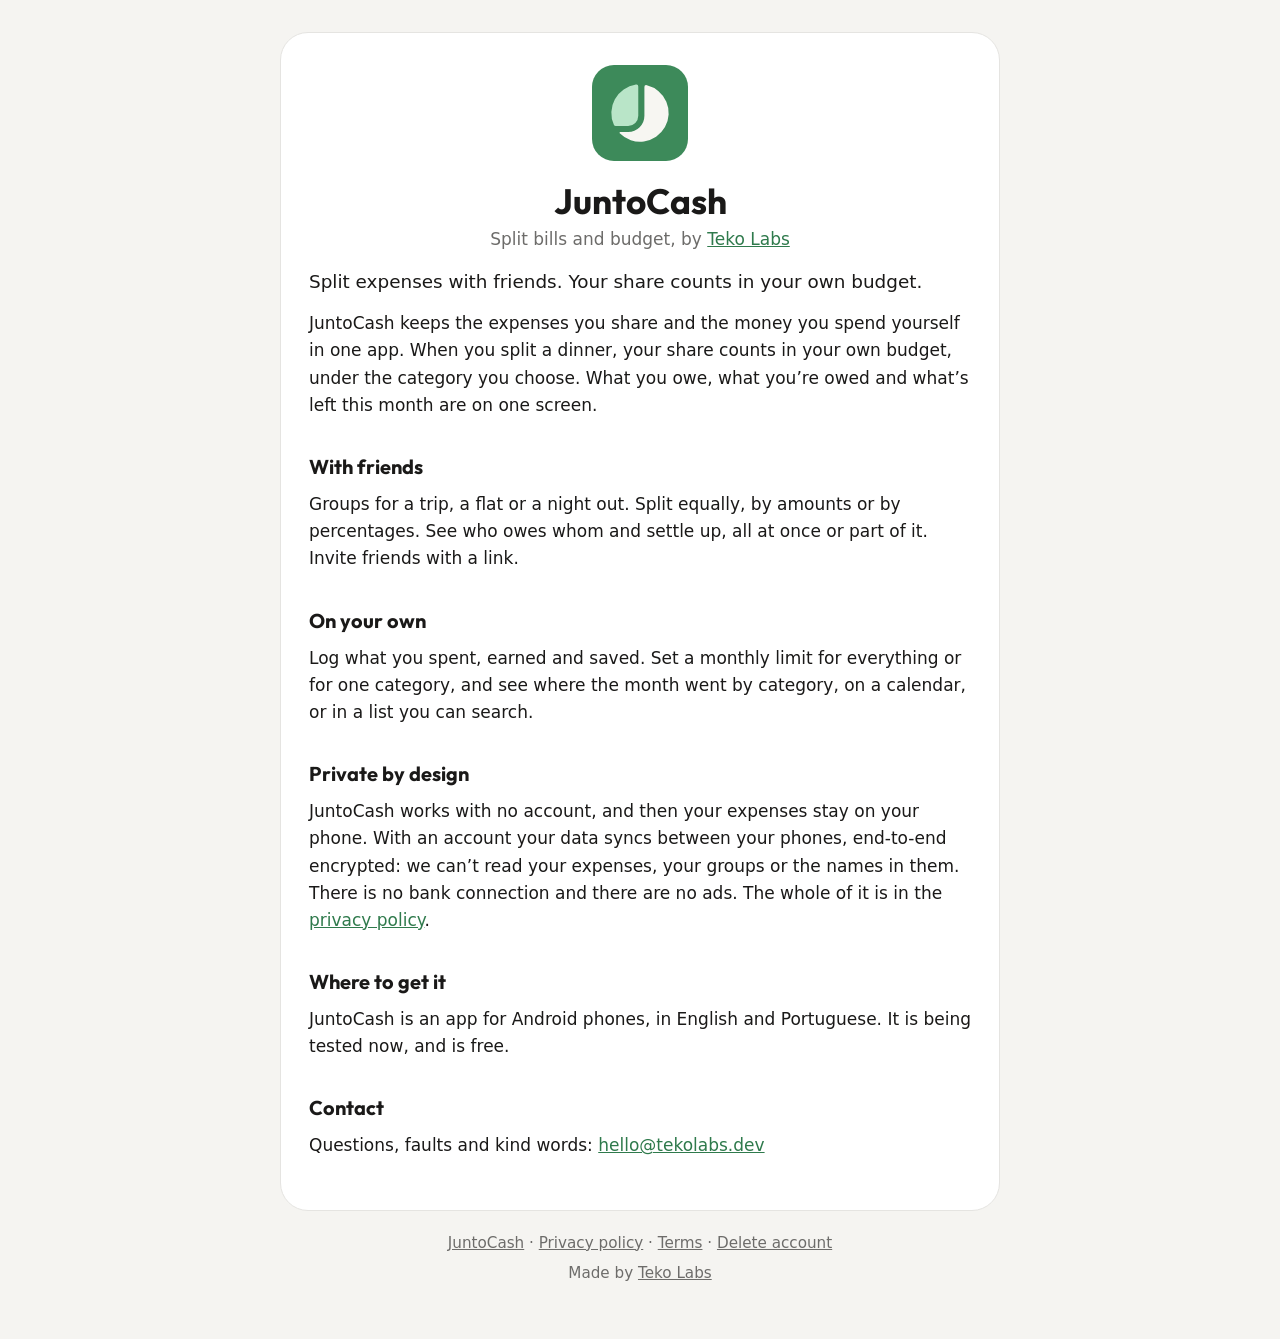
==== index.html @ f44c7075 "First publication" ====
<!doctype html>
<html lang="en">
<head>
<meta charset="utf-8">
<meta name="viewport" content="width=device-width, initial-scale=1">
<title>JuntoCash: split bills and budget</title>
<meta name="description" content="Split expenses with friends, and your share counts in your own budget. A budgeting and bill-splitting app for Android, by Teko Labs.">
<meta name="robots" content="index, follow">
<link rel="canonical" href="https://tekolabs.dev/juntocash/">
<link rel="icon" href="icon.svg" type="image/svg+xml">
<link rel="icon" href="icon-512.png" type="image/png" sizes="512x512">
<link rel="apple-touch-icon" href="icon-512.png">
<meta property="og:type" content="website">
<meta property="og:site_name" content="Teko Labs">
<meta property="og:title" content="JuntoCash: split bills and budget">
<meta property="og:description" content="Split expenses with friends, and your share counts in your own budget. A budgeting and bill-splitting app for Android, by Teko Labs.">
<meta property="og:url" content="https://tekolabs.dev/juntocash/">
<meta property="og:image" content="https://tekolabs.dev/juntocash/og.png">
<meta property="og:image:width" content="1024">
<meta property="og:image:height" content="500">
<meta property="og:image:alt" content="A dinner split three ways adds its share to a Food &amp; Drink budget">
<meta name="twitter:card" content="summary_large_image">
<link rel="stylesheet" href="style.css">
<script type="application/ld+json">
{
  "@context": "https://schema.org",
  "@type": "SoftwareApplication",
  "@id": "https://tekolabs.dev/juntocash/#app",
  "name": "JuntoCash",
  "alternateName": "JuntoCash: Split bills, budget",
  "url": "https://tekolabs.dev/juntocash/",
  "image": "https://tekolabs.dev/juntocash/icon-512.png",
  "description": "A budgeting and bill-splitting app. Split expenses with friends, and your share counts in your own budget. Works with no account; with one, your data syncs end-to-end encrypted.",
  "applicationCategory": "FinanceApplication",
  "operatingSystem": "Android",
  "offers": { "@type": "Offer", "price": "0", "priceCurrency": "USD" },
  "author": { "@type": "Organization", "@id": "https://tekolabs.dev/#organization", "name": "Teko Labs", "url": "https://tekolabs.dev/" },
  "publisher": { "@id": "https://tekolabs.dev/#organization" }
}
</script>
</head>
<body>
<main>
  <header>
    <img src="icon.svg" alt="JuntoCash">
    <h1>JuntoCash</h1>
    <p class="soft">Split bills and budget, by <a href="https://tekolabs.dev/">Teko Labs</a></p>
  </header>

  <p class="lead">Split expenses with friends. Your share counts in your own budget.</p>

  <p>JuntoCash keeps the expenses you share and the money you spend yourself in one app. When you split a dinner, your share counts in your own budget, under the category you choose. What you owe, what you’re owed and what’s left this month are on one screen.</p>

  <h2>With friends</h2>
  <p>Groups for a trip, a flat or a night out. Split equally, by amounts or by percentages. See who owes whom and settle up, all at once or part of it. Invite friends with a link.</p>

  <h2>On your own</h2>
  <p>Log what you spent, earned and saved. Set a monthly limit for everything or for one category, and see where the month went by category, on a calendar, or in a list you can search.</p>

  <h2>Private by design</h2>
  <p>JuntoCash works with no account, and then your expenses stay on your phone. With an account your data syncs between your phones, end-to-end encrypted: we can’t read your expenses, your groups or the names in them. There is no bank connection and there are no ads. The whole of it is in the <a href="privacy.html">privacy policy</a>.</p>

  <h2>Where to get it</h2>
  <p>JuntoCash is an app for Android phones, in English and Portuguese. It is being tested now, and is free.</p>

  <h2>Contact</h2>
  <p>Questions, faults and kind words: <a href="mailto:hello@tekolabs.dev">hello@tekolabs.dev</a></p>
</main>
<footer>
  <p><a href="./">JuntoCash</a> · <a href="privacy.html">Privacy policy</a> · <a href="terms.html">Terms</a> ·
  <a href="delete-account.html">Delete account</a></p>
  <p>Made by <a href="https://tekolabs.dev/">Teko Labs</a></p>
</footer>
</body>
</html>
---- style.css ----
/* JuntoCash's public pages, in the app's own colours and type: its background, a white card, its green.
   Nothing is asked of another site: the headings' font is served from here, and the text is in the reader's own. */
@font-face {
  font-family: "Outfit";
  font-weight: 700;
  font-display: swap;
  src: url("outfit-bold.ttf") format("truetype");
}

:root {
  --ground: #F5F4F1;
  --card: #FFFFFF;
  --ink: #1A1918;
  --ink-soft: #6D6C6A;
  --line: #E5E4E1;
  --green: #3D8A5A;
  --green-deep: #2F7A4C;
  --mint: #C8F0D8;
}

* { box-sizing: border-box; }

html { -webkit-text-size-adjust: 100%; }

body {
  margin: 0;
  min-height: 100vh;
  padding: 32px 16px 48px;
  background: var(--ground);
  color: var(--ink);
  font: 17px/1.6 system-ui, -apple-system, "Segoe UI", Roboto, Helvetica, Arial, sans-serif;
}

main {
  max-width: 720px;
  margin: 0 auto;
  padding: 32px 28px 36px;
  background: var(--card);
  border: 1px solid var(--line);
  border-radius: 28px;
}

header { text-align: center; }

header img { width: 96px; height: 96px; border-radius: 22px; }

h1, h2 { font-family: "Outfit", system-ui, sans-serif; font-weight: 700; text-wrap: balance; }

h1 { margin: 12px 0 4px; font-size: 2.2rem; line-height: 1.15; }

h2 { margin: 32px 0 8px; font-size: 1.25rem; }

p, ul { margin: 0 0 14px; }

ul { padding-left: 22px; }

li { margin-bottom: 6px; }

a { color: var(--green-deep); }

code { font-size: 0.95em; }

.lead { font-size: 1.15rem; }

.soft { color: var(--ink-soft); }

.center { text-align: center; }

[hidden] { display: none !important; }

.button {
  display: inline-block;
  min-width: 260px;
  padding: 14px 24px;
  border-radius: 999px;
  background: var(--ink);
  color: var(--card);
  font-weight: 600;
  text-decoration: none;
}

.button.quiet { background: var(--card); color: var(--ink); border: 1px solid var(--line); }

.table { overflow-x: auto; margin: 0 0 14px; }

table { border-collapse: collapse; width: 100%; font-size: 0.95rem; }

th, td { text-align: left; vertical-align: top; padding: 8px 10px; border-top: 1px solid var(--line); }

thead th { border-top: 0; font-weight: 600; }

footer {
  max-width: 720px;
  margin: 20px auto 0;
  text-align: center;
  color: var(--ink-soft);
  font-size: 0.95rem;
}

footer p { margin: 0 0 6px; }

footer a { color: var(--ink-soft); }
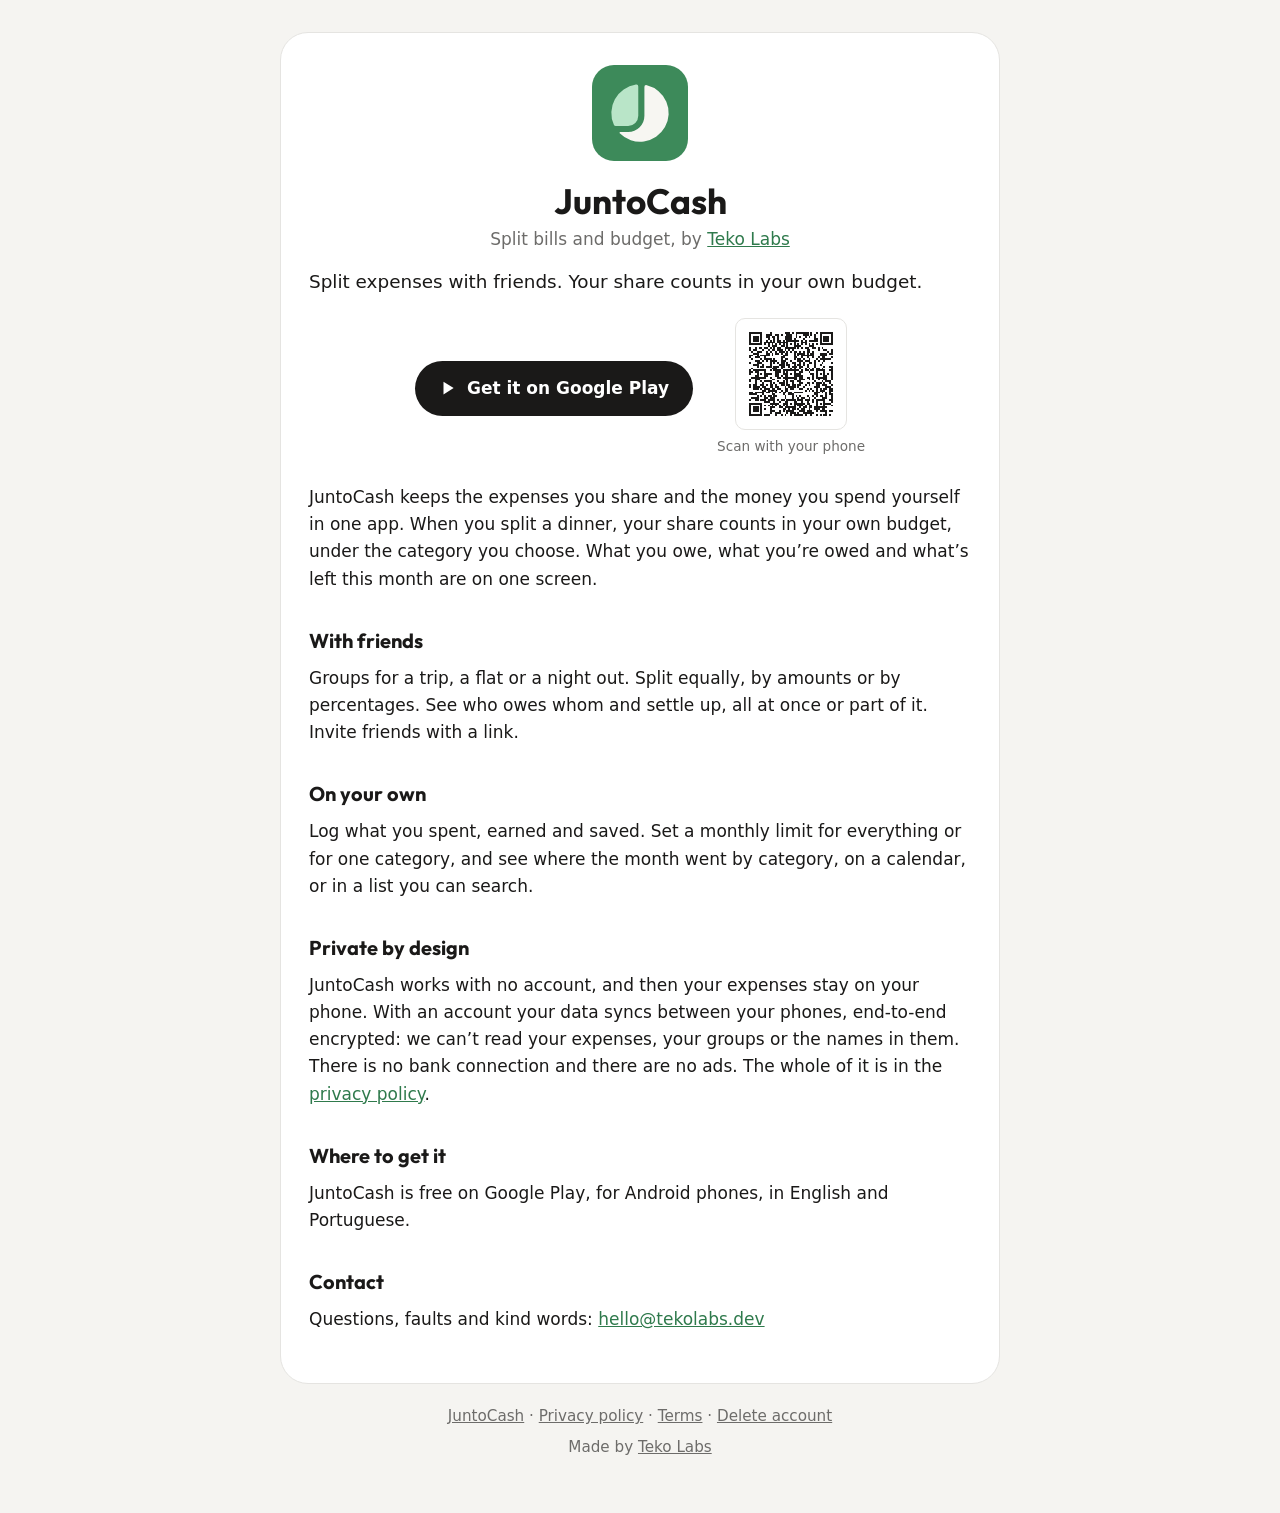
==== commit 8e437327: "The home page sends people to Google Play, with a QR code on a computer" ====
--- a/index.html
+++ b/index.html
@@ -33,6 +33,7 @@
   "description": "A budgeting and bill-splitting app. Split expenses with friends, and your share counts in your own budget. Works with no account; with one, your data syncs end-to-end encrypted.",
   "applicationCategory": "FinanceApplication",
   "operatingSystem": "Android",
+  "installUrl": "https://play.google.com/store/apps/details?id=dev.tekolabs.juntocash",
   "offers": { "@type": "Offer", "price": "0", "priceCurrency": "USD" },
   "author": { "@type": "Organization", "@id": "https://tekolabs.dev/#organization", "name": "Teko Labs", "url": "https://tekolabs.dev/" },
   "publisher": { "@id": "https://tekolabs.dev/#organization" }
@@ -49,6 +50,11 @@
 
   <p class="lead">Split expenses with friends. Your share counts in your own budget.</p>
 
+  <div class="get">
+    <a class="button" href="https://play.google.com/store/apps/details?id=dev.tekolabs.juntocash&amp;referrer=utm_source%3Dwebsite%26utm_medium%3Dtop"><svg viewBox="0 0 24 24" aria-hidden="true"><path d="M6 3.5v17l13.5-8.5z" fill="currentColor"/></svg>Get it on Google Play</a>
+    <figure class="qr"><img src="get-app-qr.svg" alt="QR code that opens JuntoCash on Google Play" width="112" height="112"><figcaption>Scan with your phone</figcaption></figure>
+  </div>
+
   <p>JuntoCash keeps the expenses you share and the money you spend yourself in one app. When you split a dinner, your share counts in your own budget, under the category you choose. What you owe, what you’re owed and what’s left this month are on one screen.</p>
 
   <h2>With friends</h2>
@@ -61,7 +67,7 @@
   <p>JuntoCash works with no account, and then your expenses stay on your phone. With an account your data syncs between your phones, end-to-end encrypted: we can’t read your expenses, your groups or the names in them. There is no bank connection and there are no ads. The whole of it is in the <a href="privacy.html">privacy policy</a>.</p>
 
   <h2>Where to get it</h2>
-  <p>JuntoCash is an app for Android phones, in English and Portuguese. It is being tested now, and is free.</p>
+  <p>JuntoCash is free on Google Play, for Android phones, in English and Portuguese.</p>
 
   <h2>Contact</h2>
   <p>Questions, faults and kind words: <a href="mailto:hello@tekolabs.dev">hello@tekolabs.dev</a></p>
--- a/style.css
+++ b/style.css
@@ -100,3 +100,19 @@
 footer p { margin: 0 0 6px; }
 
 footer a { color: var(--ink-soft); }
+
+/* The way to the app, under the opening line: the button, and on a computer a QR code for the phone beside it. */
+.get { display: flex; flex-wrap: wrap; gap: 18px 24px; align-items: center; justify-content: center; margin: 22px 0 26px; }
+
+.get .button { display: inline-flex; align-items: center; justify-content: center; gap: 10px; }
+
+.get .button svg { width: 18px; height: 18px; flex: none; }
+
+.qr { display: grid; justify-items: center; gap: 6px; margin: 0; }
+
+.qr img { width: 112px; height: 112px; padding: 6px; background: #FFFFFF; border: 1px solid var(--line); border-radius: 10px; }
+
+.qr figcaption { color: var(--ink-soft); font-size: 0.85rem; }
+
+/* On a phone the button is the way: a code to scan with the phone in your hand does nothing. */
+@media (max-width: 640px), (pointer: coarse) { .qr { display: none; } }
